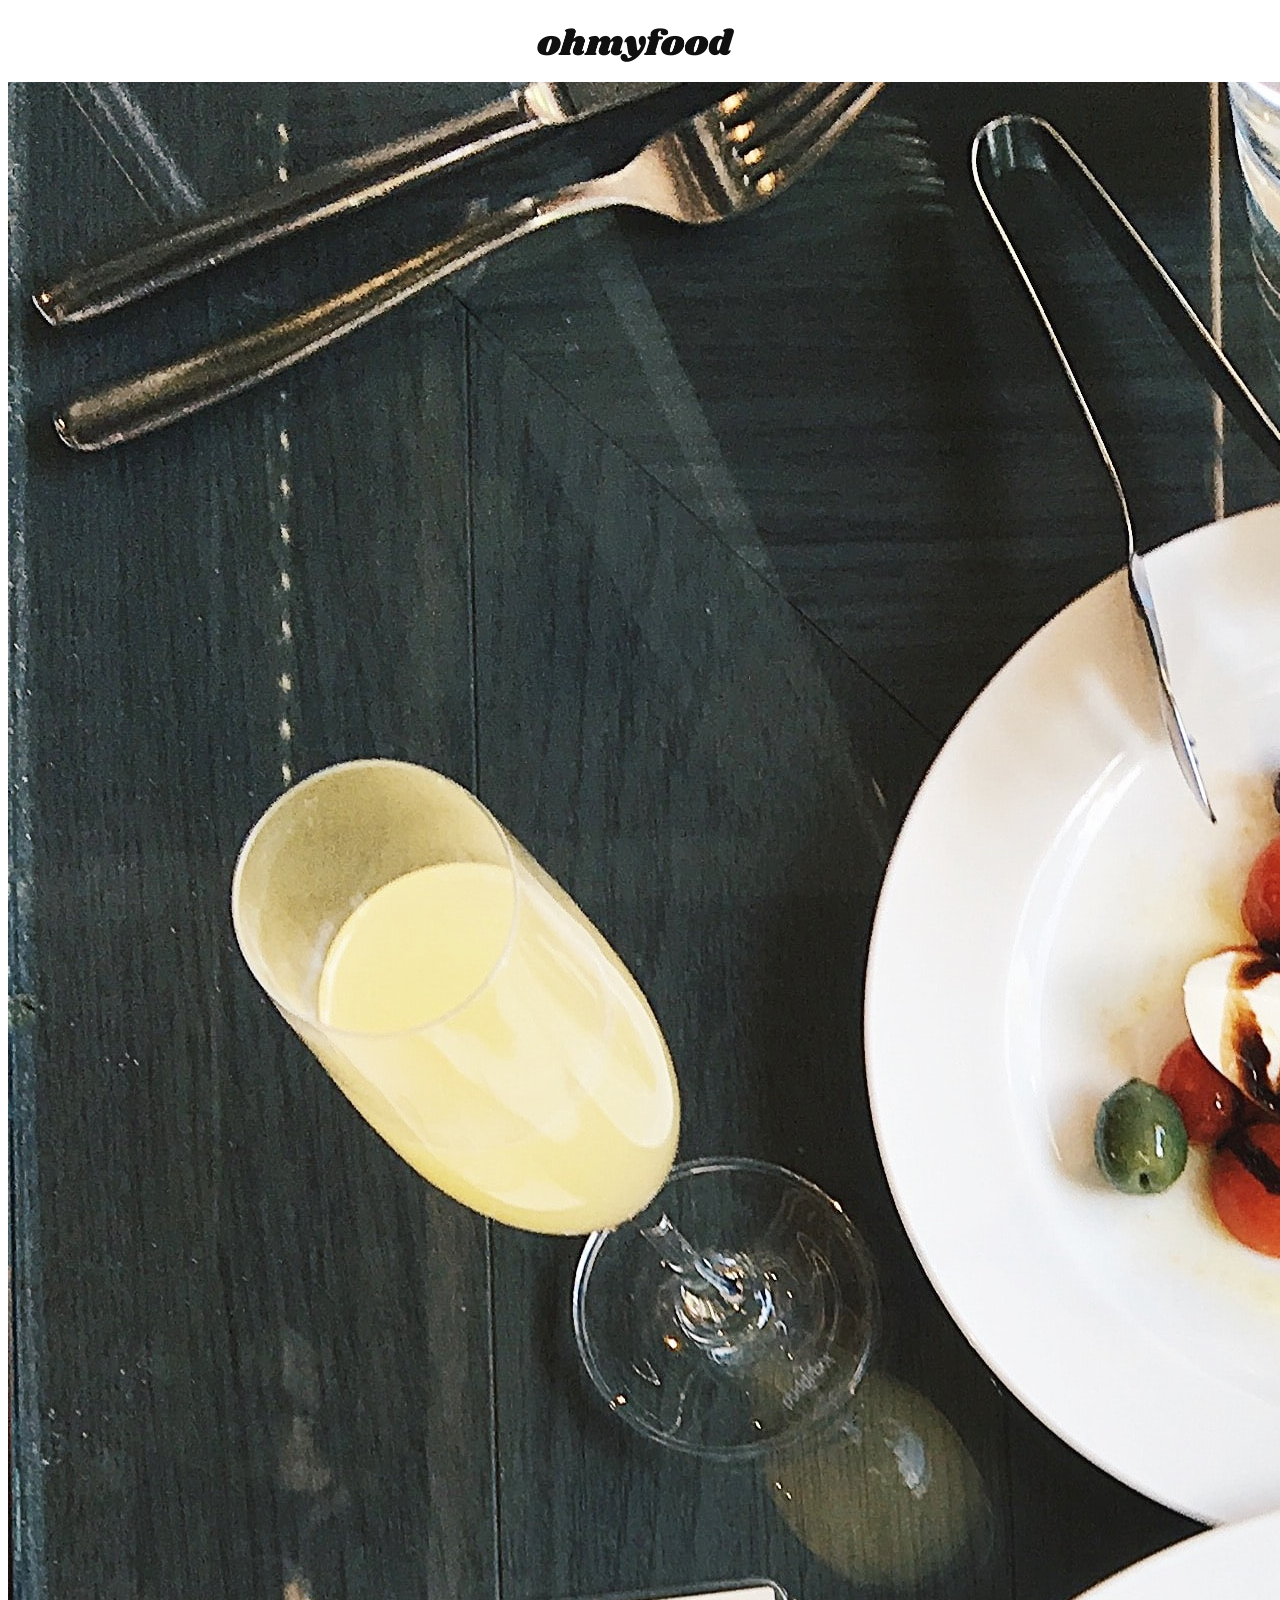
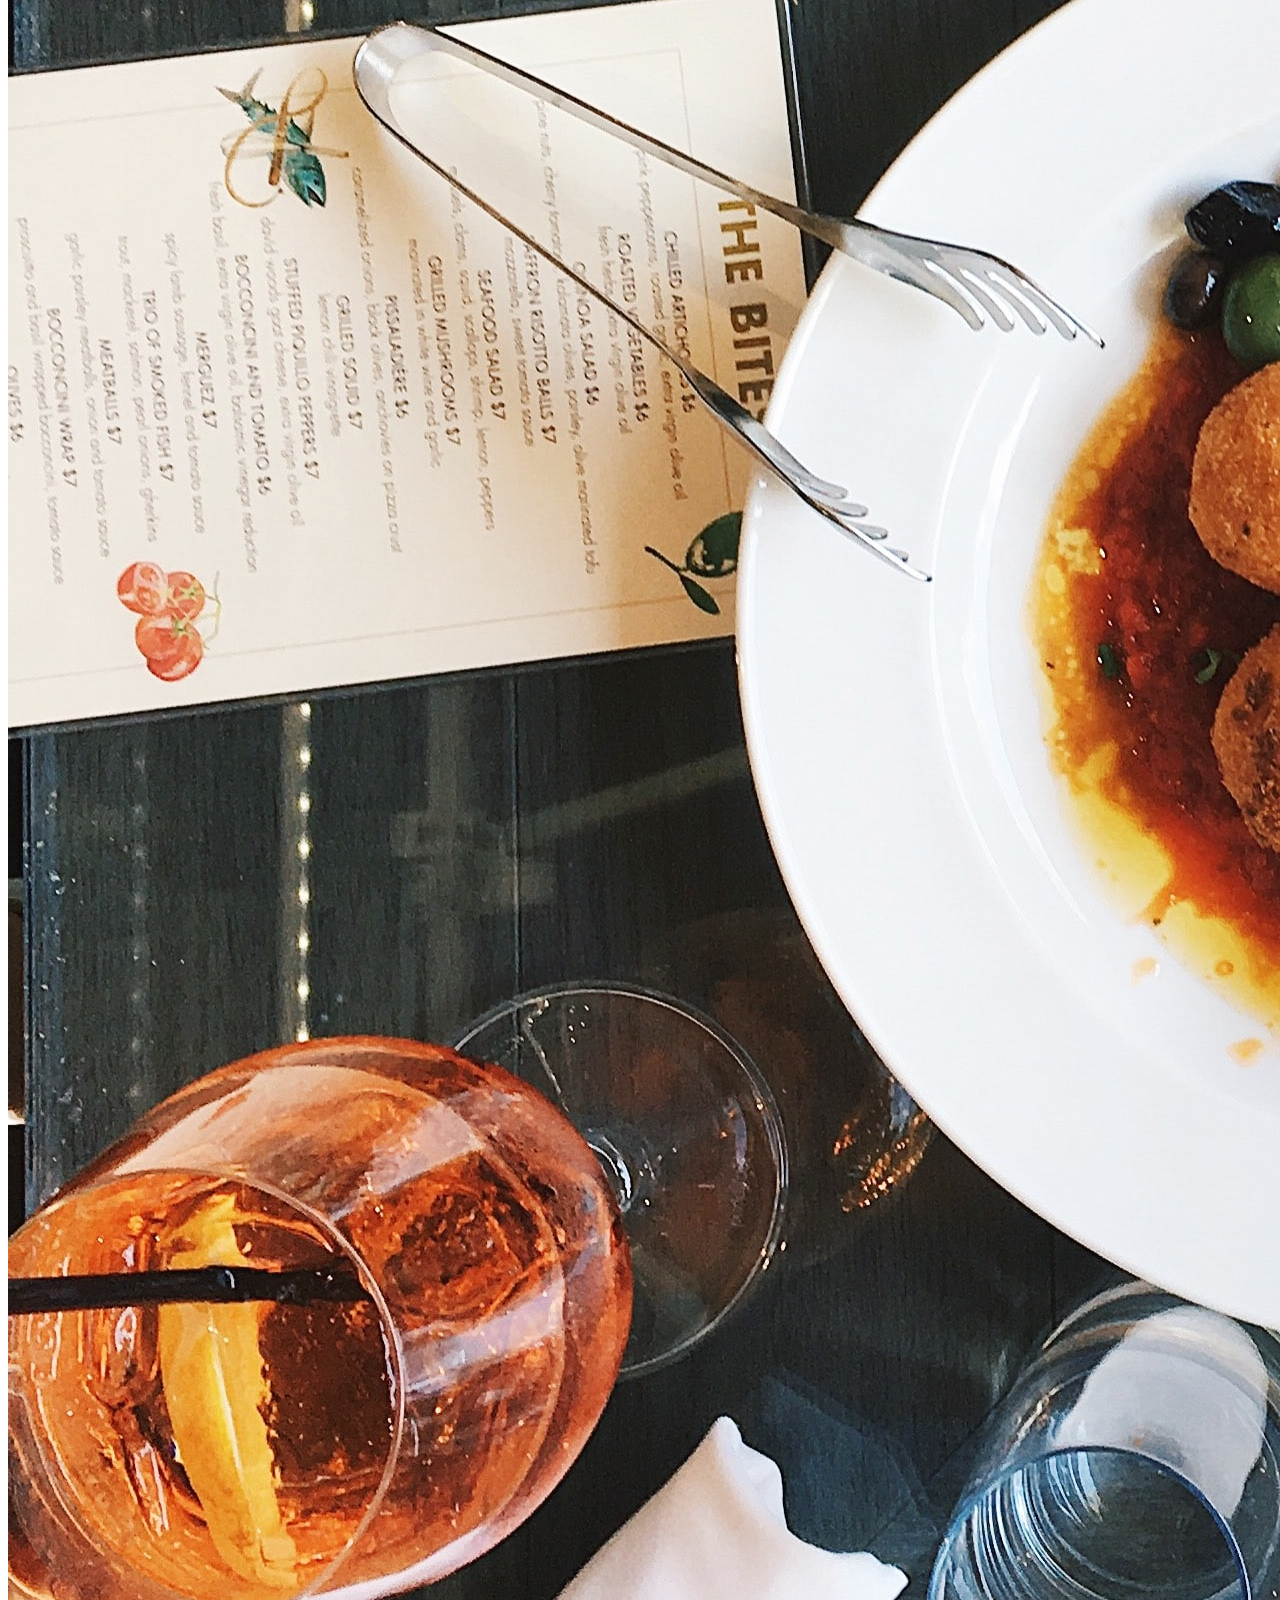
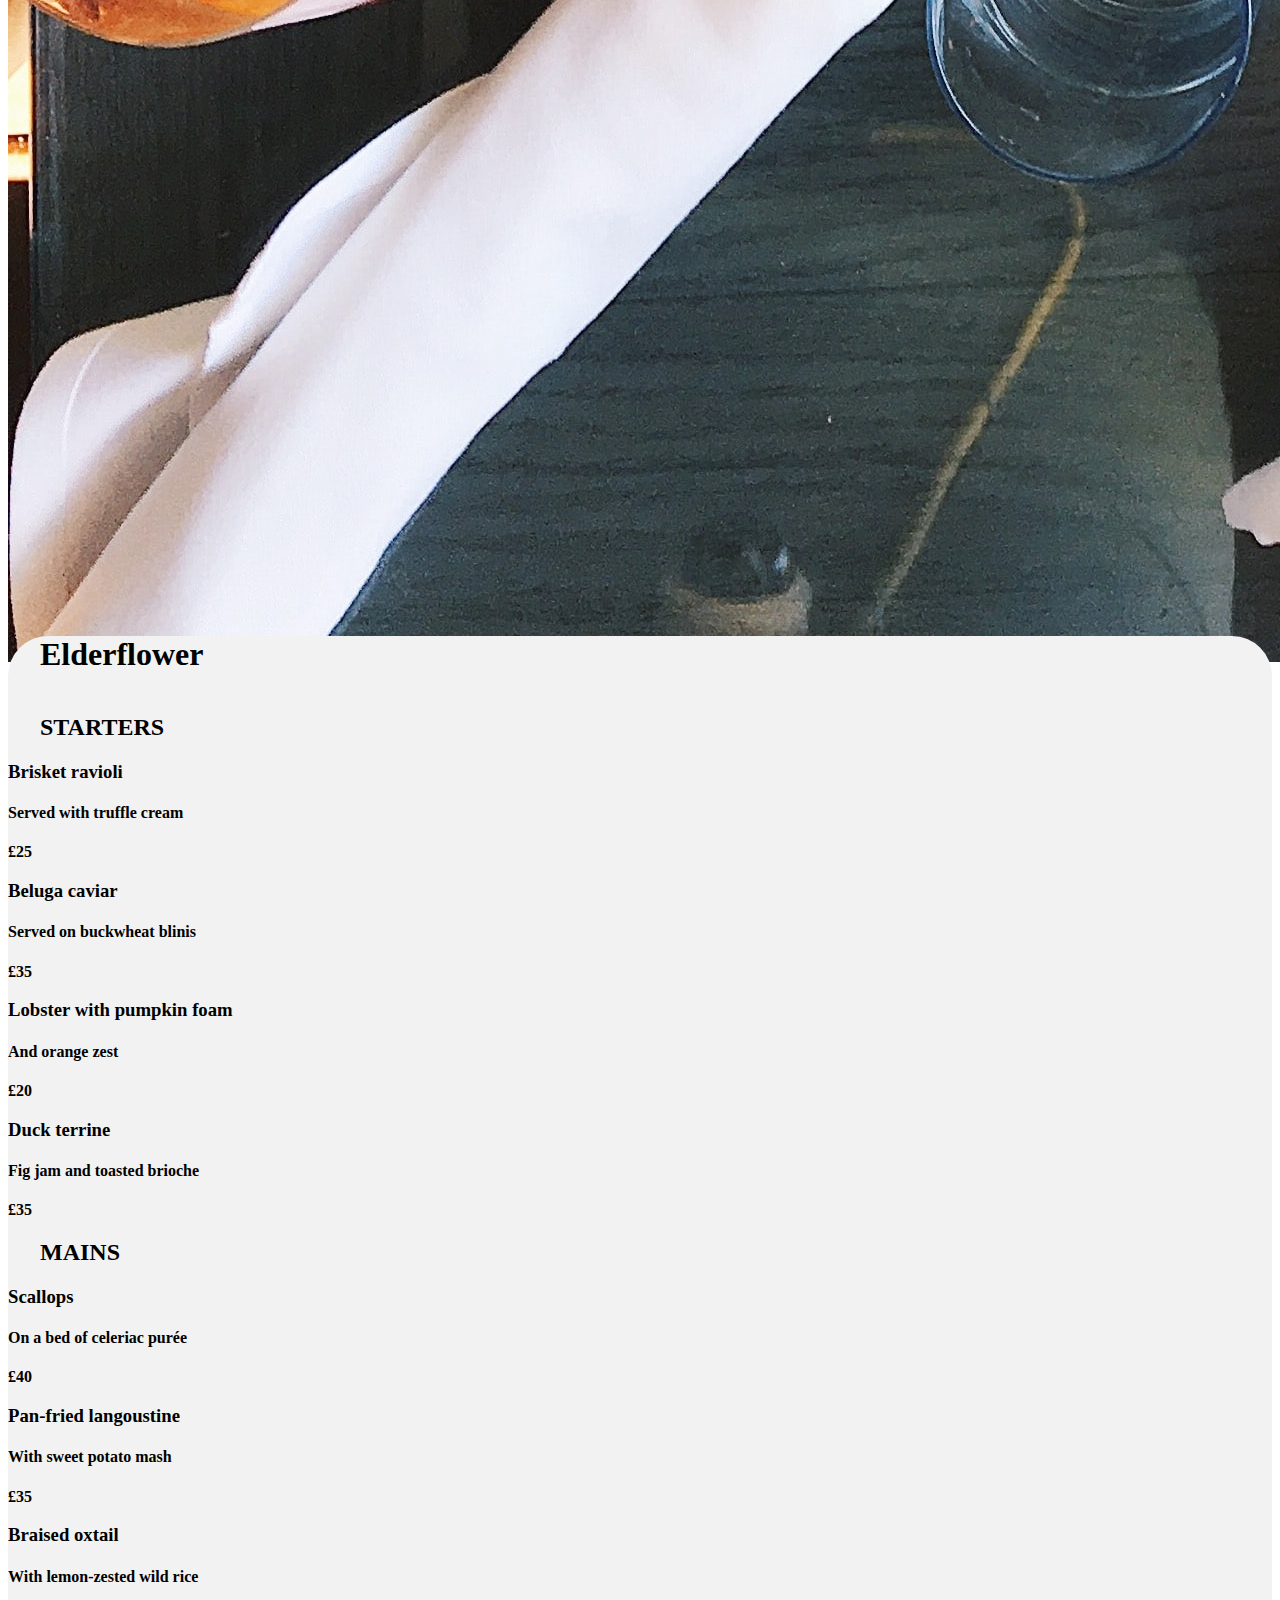
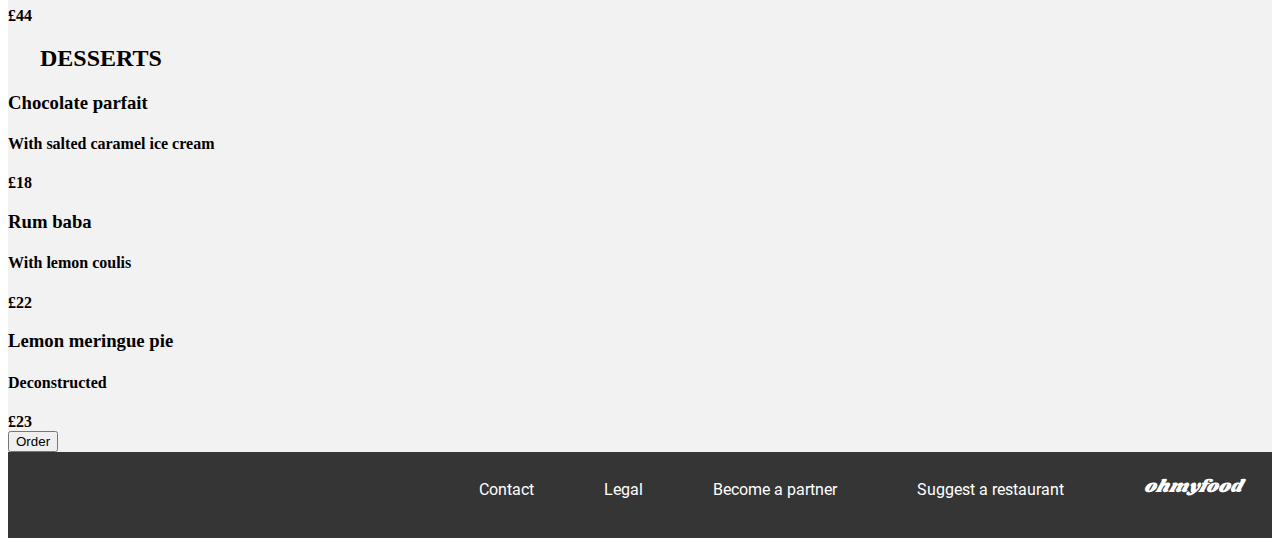
==== Elderflower.html @ 54172b94 "elderflower page components added" ====
<html lang="en">
  <head>
    <head>
        <meta charset="UTF-8" />
        <meta name="viewport" content="width=device-width, initial-scale=1.0" />
        <link rel="preconnect" href="https://fonts.googleapis.com" />
        <link rel="preconnect" href="https://fonts.gstatic.com" crossorigin />
        <link rel="stylesheet" href="./CSS/styles.css" />
        <link
          rel="stylesheet"
          href="https://cdnjs.cloudflare.com/ajax/libs/font-awesome/6.2.1/css/all.min.css"
          integrity="sha512-MV7K8+y+gLIBoVD59lQIYicR65iaqukzvf/nwasF0nqhPay5w/9lJmVM2hMDcnK1OnMGCdVK+iQrJ7lzPJQd1w=="
          crossorigin="anonymous"
          referrerpolicy="no-referrer">
        <title>Elderflower</title>
      </head>
  <body>
    <div class="main-container"> 
        <!-- Header -->  
      <header class="header">
          <div class="container header__navigation">
            <a href="http://127.0.0.1:5501/index.html"><i class="fas fa-arrow-left arrow"></i></a>      
        <img
          class="header__logo"
          src="Images-Ohmyfood/images/logo/ohmyfood.png"
          alt="ohmyfood"
          title="Ohmyfood"
        />
      </header>


    <main>
     <!-- menu-image -->
     <div class="header__img">
        <img
        class="rest__image"
        src="./Images-Ohmyfood/images/restaurants/stil-u2Lp8tXIcjw-unsplash.jpg"
        alt="Elderflower"
    />
     </div>

    <div class="container menu__background">
        <div class="main__title"><h1>Elderflower</h1></div>

        <!-- Heart -->
        <div class="main__icon--full"><i class="fas fa-heart"></i></div>
        <div class="main__icon--empty"><i class="far fa-heart"></i></div>

        <div class="menu__section">
         
        <!-- Starter -->    
            <div class="main__subtitle fade-in-top">
                <h2>STARTERS</h2>
                <div class="menu__starters">
                    <div class="menu__item">
                        <h3>Brisket ravioli</h3>
                        <h4>Served with truffle cream</h4>
                        <strong class="menu__price">£25</strong>
                        <div class="tick">
                            <i class="fas fa-check-circle check"></i>
                        </div>
                    </div>
                    <div class="menu__item">
                        <h3>Beluga caviar</h3>
                        <h4>Served on buckwheat blinis</h4>
                        <strong class="menu__price">£35</strong>
                        <div class="tick">
                            <i class="fas fa-check-circle check"></i>
                        </div>
                    </div>
                    <div class="menu__item">
                        <h3>Lobster with pumpkin foam</h3>
                        <h4>And orange zest</h4>
                        <strong class="menu__price">£20</strong>
                        <div class="tick">
                            <i class="fas fa-check-circle check"></i>
                        </div>
                    </div>
                    <div class="menu__item">
                        <h3>Duck terrine</h3>
                        <h4>Fig jam and toasted brioche</h4>
                        <strong class="menu__price">£35</strong>
                        <div class="tick">
                            <i class="fas fa-check-circle check"></i>
                        </div>
                    </div>
                </div>
            </div>

            <!-- Mains -->

            <div class="main__subtitle fade-in-middle">
                <h2>MAINS</h2>
                <div class="menu__main">
                    <div class="menu__item">
                        <div>
                            <h3>Scallops</h3>
                        </div>
                        <div>
                            <h4>On a bed of celeriac purée</h4>
                        </div>
                        <div class="menu__price"><strong>£40</strong></div>
                        <div class="">
                            <i class="fas fa-check-circle check"></i>
                        </div>
                    </div>
                    <div class="menu__item">
                        <h3>Pan-fried langoustine</h3>
                        <h4>With sweet potato mash</h4>
                        <strong class="menu__price">£35</strong>
                        <div class="tick">
                            <i class="fas fa-check-circle check"></i>
                        </div>
                    </div>
                    <div class="menu__item">
                        <h3>Braised oxtail</h3>
                        <h4>With lemon-zested wild rice</h4>
                        <strong class="menu__price">£44</strong>
                        <div class="tick">
                            <i class="fas fa-check-circle check"></i>
                        </div>
                    </div>
                </div>
            </div>

            <!-- Dessert -->
            <div class="main__subtitle fade-in-bottom">
                <h2>DESSERTS</h2>
                <div class="menu__desserts">
                    <div class="menu__item">
                        <h3>Chocolate parfait</h3>
                        <h4>With salted caramel ice cream</h4>
                        <strong class="menu__price">£18</strong>
                        <div class="tick">
                            <i class="fas fa-check-circle check"></i>
                        </div>
                    </div>
                    <div class="menu__item">
                        <h3>Rum baba</h3>
                        <h4>With lemon coulis</h4>
                        <strong class="menu__price">£22</strong>
                        <div class="tick">
                            <i class="fas fa-check-circle check"></i>
                        </div>
                    </div>
                    <div class="menu__item">
                        <h3>Lemon meringue pie</h3>
                        <h4>Deconstructed</h4>
                        <strong class="menu__price">£23</strong>
                        <div class="tick">
                            <i class="fas fa-check-circle check"></i>
                        </div>
                    </div>
                </div>
            </div>
        </div>
        <div><button class="btn__order btn">Order</button></div>
        </div>
    </main>
    <footer class="footer">
        <div class="footer__container">
          <a href="#"><h2 class="footer__logo">ohmyfood</h2></a>
          <a href="#"><i class="fas fa-utensils"></i>Suggest a restaurant</a>
          <a href="#"><i class="fas fa-hands-helping"></i>Become a partner</a>
          <a href="#">Legal</a>
          <a href="mailto:contact@ohmyfood.com">Contact</a>
        </div>
      </footer>
    </div>
  </body>
</html>
---- CSS/styles.css ----
@font-face {
  font-family: "shrikhand";
  src: url(/font/Shrikhand/Shrikhand-Regular.ttf);
}
@font-face {
  font-family: "roboto";
  src: url(/font/Roboto/Roboto-Regular.ttf);
}
.main-container {
  margin: auto;
}

@media only screen and (min-width: 1024px) {
  .rest .rest-wrapper {
    flex-direction: row;
    flex-wrap: wrap;
    gap: 100px;
    justify-content: center;
  }
  .wrapper {
    gap: 50px !important;
  }
  .rest__title {
    width: 1100px !important;
  }
  .rest__card {
    width: 500px !important;
  }
  .card__icon--full {
    left: 450px !important;
  }
  .card__icon--empty {
    left: 450px !important;
  }
  .nav__list {
    display: flex;
    flex-direction: row;
  }
  .explore {
    width: 100%;
  }
}
.loader {
  display: inline-block;
  z-index: 1;
  position: absolute;
  top: 180px;
  left: 600px;
}
.loader__icon {
  display: flex;
  justify-content: center;
  align-items: center;
  height: 120px;
  width: 120px;
  font-size: 80px;
  color: #eaeaea;
  background: linear-gradient(#ff79da, #9356dc);
  border: 6px solid;
  transform: scaleX(0.5);
  animation: spin-logo 3s 1.5s;
  opacity: 0;
}

@keyframes spin-logo {
  0% {
    transform: scaleX(0);
    opacity: 0.1;
  }
  17% {
    transform: scaleX(0.18);
  }
  24% {
    transform: scaleX(0.4);
  }
  46% {
    transform: scaleX(0.81);
  }
  85%, 100% {
    opacity: 1;
  }
  100% {
    transform: scaleX(1);
  }
}
.main-container {
  animation: web-page 5.5s 1150ms both;
}

@keyframes web-page {
  0% {
    transform: translateX(-9999px);
  }
  100% {
    transform: translateX(0);
  }
}
.card__icon--full {
  background: -webkit-linear-gradient(#9356dc, #ff79da);
  font-size: 2rem;
  position: absolute;
  bottom: 1px;
  left: 290px;
  width: 2rem;
  -webkit-background-clip: text;
  -webkit-text-fill-color: transparent;
}
.card__icon--empty {
  font-size: 2rem;
  background-color: white;
  position: absolute;
  bottom: 1px;
  left: 290px;
  width: 2rem;
}
.card__icon--empty:hover {
  opacity: 0;
  transition-duration: 500ms;
}

.btn-main {
  background-image: linear-gradient(#ff79da, #9356dc);
  border-radius: 25px;
  box-shadow: 0px 4px 10px 0px rgba(0, 0, 0, 0.2509803922);
  color: white;
  padding: 18px 40px;
  text-decoration: none;
}
.btn-main:hover {
  cursor: pointer;
  background-image: linear-gradient(#fc94df, #a574e0);
  box-shadow: 0 0 10px linear-gradient(#fc94df, #a574e0);
  transition: background-color 5s ease;
}
.btn-main:not(:hover) {
  background-image: linear-gradient(#ff79da, #9356dc);
}
.btn-main__bold {
  font-family: "roboto";
  font-size: 16px;
  font-weight: 700;
}

.rest {
  background-color: #f6f6f6;
  display: flex;
  flex-direction: column;
  align-items: center;
  padding-bottom: 80px;
  padding-top: 30px;
}
.rest__title {
  font-family: "roboto";
  font-size: 24px;
  font-weight: 700;
  width: 375px;
}
.rest__card {
  border-radius: 15px;
  box-shadow: 0px 4px 15px 0px rgba(0, 0, 0, 0.1019607843);
  background-color: white;
  overflow: hidden;
  width: 340px;
}
.rest__header {
  position: relative;
}
.rest img {
  height: 180px;
  width: 100%;
  position: relative;
  -o-object-fit: cover;
     object-fit: cover;
}
.rest__new {
  background-color: #99e2d0;
  color: #0f614c;
  position: absolute;
  font-family: "roboto";
  font-weight: 600;
  padding: 5px 15px 5px 15px;
  right: 10px;
  bottom: 125px;
}
.rest__description {
  align-items: center;
  justify-content: space-between;
  position: relative;
  padding-left: 15px;
}
.rest a {
  text-decoration: none;
  color: black;
}
.rest__name {
  font-family: "roboto";
  font-size: 18px;
  font-weight: 700;
  margin-bottom: -15px;
}
.rest__location {
  font-family: "roboto";
  font-size: 17px;
  font-weight: 300;
}

.rest-wrapper {
  display: flex;
  flex-direction: column;
  gap: 20px;
}

.wrapper {
  display: flex;
  flex-direction: column;
  gap: 20px;
}

.footer {
  background-color: #353535;
  color: white;
  margin-top: -20px;
  line-height: 20px;
  padding-bottom: 20px;
}
.footer__container {
  display: flex;
  flex-direction: column;
  padding: 30px 0 0 35px;
  gap: 16px;
}
.footer a {
  text-decoration: none;
  color: white;
  text-decoration: none;
  font-family: "roboto";
  font-size: 16px;
  font-weight: 500;
  display: flex;
  gap: 10px;
}
.footer__logo {
  font-family: "shrikhand";
  font-size: 18px;
  font-weight: 400;
  font-style: italic;
  height: 26px;
}

@media only screen and (min-width: 1024px) {
  .footer__container {
    flex-direction: row;
    align-items: center;
    direction: rtl;
    gap: 70px;
    padding-right: 30px;
  }
}
.header {
  display: flex;
  background-color: white;
  padding: 20px 20px 20px 10px;
  justify-content: center;
}
.header__logo {
  justify-content: center;
  width: 197px;
}

.location {
  background-color: #eaeaea;
  display: flex;
  justify-content: center;
}
.location .fa-sharp {
  color: #353535;
}
.location p {
  font-family: "roboto";
  font-size: 16px;
  font-weight: 700;
  color: #353535;
}

.fa-sharp {
  padding-top: 17px;
  padding-right: 10px;
}

.nav {
  padding-bottom: 40px;
  margin-top: 40px;
}
.nav__card {
  border-radius: 15px;
  box-shadow: 0px 4px 15px 0px rgba(0, 0, 0, 0.1490196078);
  cursor: pointer;
  display: flex;
  width: 322px;
  align-items: center;
  background-color: #f6f6f6;
  margin: 20px;
  padding-bottom: 10px;
}
.nav__title {
  padding-bottom: 10px;
  font-family: "roboto";
  font-size: 24px;
  font-weight: 700;
}
.nav__number {
  place-items: center;
  background-color: #9356dc;
  border-radius: 50%;
  color: white;
  width: 24px;
  height: 24px;
  justify-content: center;
  display: flex;
  position: relative;
  right: 10px;
  font-family: "roboto";
  font-size: 14px;
  font-weight: 500;
}
.nav__description {
  display: flex;
  width: 100%;
  padding-left: 10px;
}
.nav__text {
  width: 100%;
  display: flex;
  gap: 20px;
  font-family: "roboto";
  font-size: 16px;
  font-weight: 700;
}

.top {
  display: flex;
  flex-direction: column;
  align-items: center;
  justify-content: center;
}

.explore {
  text-align: center;
  background-color: #f6f6f6;
  padding-bottom: 80px;
  padding-top: 20px;
}
.explore__title {
  font-family: "roboto";
  font-size: 24px;
  font-weight: 700;
  padding-bottom: 20px;
}
.explore__description {
  font-family: "roboto";
  font-size: 18px;
  font-weight: 300;
  padding-bottom: 30px;
}

.menu__starters .menu__main .menu__desserts {
  align-items: center;
  display: flex;
  flex-direction: column;
  gap: 1rem;
}

.menu__background {
  background-color: #f2f2f2;
  border-radius: 2.5rem 2.5rem 0 0;
  margin-top: -3rem;
  position: relative;
}
.menu__background h1,
.menu__background h2 {
  margin-left: 2rem;
}
.menu__background .btn {
  display: flex;
  justify-content: center;
  align-items: center;
}

.menu__section {
  display: flex;
  flex-direction: column;
}/*# sourceMappingURL=styles.css.map */
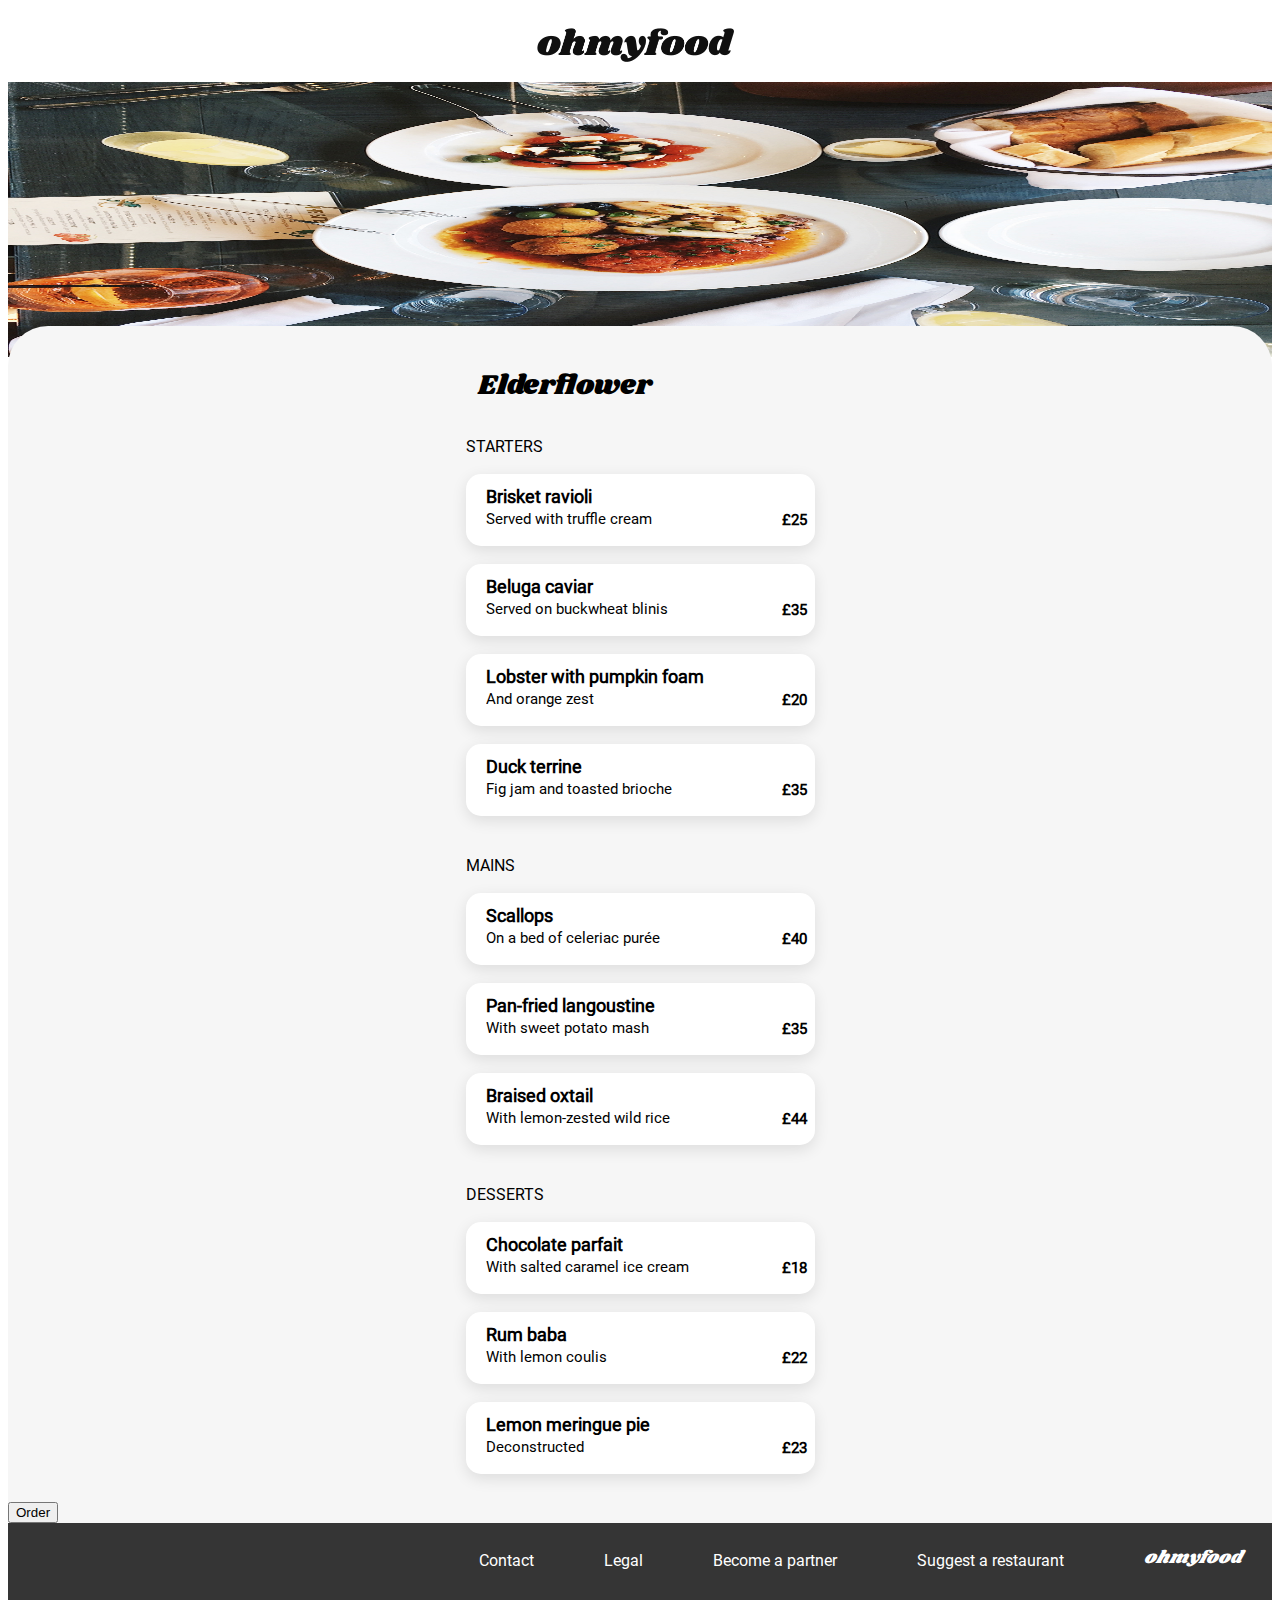
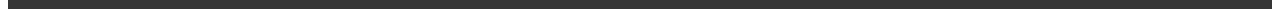
==== commit 784268ea: "sliding tick animations added" ====
--- a/Elderflower.html
+++ b/Elderflower.html
@@ -56,7 +56,7 @@
                         <h3>Brisket ravioli</h3>
                         <h4>Served with truffle cream</h4>
                         <strong class="menu__price">£25</strong>
-                        <div class="tick">
+                        <div class="line">
                             <i class="fas fa-check-circle check"></i>
                         </div>
                     </div>
@@ -64,7 +64,7 @@
                         <h3>Beluga caviar</h3>
                         <h4>Served on buckwheat blinis</h4>
                         <strong class="menu__price">£35</strong>
-                        <div class="tick">
+                        <div class="line">
                             <i class="fas fa-check-circle check"></i>
                         </div>
                     </div>
@@ -72,7 +72,7 @@
                         <h3>Lobster with pumpkin foam</h3>
                         <h4>And orange zest</h4>
                         <strong class="menu__price">£20</strong>
-                        <div class="tick">
+                        <div class="line">
                             <i class="fas fa-check-circle check"></i>
                         </div>
                     </div>
@@ -80,7 +80,7 @@
                         <h3>Duck terrine</h3>
                         <h4>Fig jam and toasted brioche</h4>
                         <strong class="menu__price">£35</strong>
-                        <div class="tick">
+                        <div class="line">
                             <i class="fas fa-check-circle check"></i>
                         </div>
                     </div>
@@ -100,7 +100,7 @@
                             <h4>On a bed of celeriac purée</h4>
                         </div>
                         <div class="menu__price"><strong>£40</strong></div>
-                        <div class="">
+                        <div class="line">
                             <i class="fas fa-check-circle check"></i>
                         </div>
                     </div>
@@ -108,7 +108,7 @@
                         <h3>Pan-fried langoustine</h3>
                         <h4>With sweet potato mash</h4>
                         <strong class="menu__price">£35</strong>
-                        <div class="tick">
+                        <div class="line">
                             <i class="fas fa-check-circle check"></i>
                         </div>
                     </div>
@@ -116,7 +116,7 @@
                         <h3>Braised oxtail</h3>
                         <h4>With lemon-zested wild rice</h4>
                         <strong class="menu__price">£44</strong>
-                        <div class="tick">
+                        <div class="line">
                             <i class="fas fa-check-circle check"></i>
                         </div>
                     </div>
@@ -131,7 +131,7 @@
                         <h3>Chocolate parfait</h3>
                         <h4>With salted caramel ice cream</h4>
                         <strong class="menu__price">£18</strong>
-                        <div class="tick">
+                        <div class="line">
                             <i class="fas fa-check-circle check"></i>
                         </div>
                     </div>
@@ -139,7 +139,7 @@
                         <h3>Rum baba</h3>
                         <h4>With lemon coulis</h4>
                         <strong class="menu__price">£22</strong>
-                        <div class="tick">
+                        <div class="line">
                             <i class="fas fa-check-circle check"></i>
                         </div>
                     </div>
@@ -147,7 +147,7 @@
                         <h3>Lemon meringue pie</h3>
                         <h4>Deconstructed</h4>
                         <strong class="menu__price">£23</strong>
-                        <div class="tick">
+                        <div class="line">
                             <i class="fas fa-check-circle check"></i>
                         </div>
                     </div>
--- a/CSS/styles.css
+++ b/CSS/styles.css
@@ -101,7 +101,7 @@
   position: absolute;
   bottom: 1px;
   left: 290px;
-  width: 2rem;
+  width: 32px;
   -webkit-background-clip: text;
   -webkit-text-fill-color: transparent;
 }
@@ -111,9 +111,33 @@
   position: absolute;
   bottom: 1px;
   left: 290px;
-  width: 2rem;
+  width: 32px;
 }
 .card__icon--empty:hover {
+  opacity: 0;
+  transition-duration: 500ms;
+}
+
+.main__icon--full i {
+  background: -webkit-linear-gradient(#9356dc, #ff79da);
+  -webkit-background-clip: text;
+  -webkit-text-fill-color: transparent;
+  float: right;
+  font-size: 32px;
+  position: absolute;
+  right: 15px;
+  top: 40px;
+}
+.main__icon--empty i {
+  background-color: #f6f6f6;
+  float: right;
+  font-size: 32px;
+  font-weight: 100;
+  position: absolute;
+  right: 15px;
+  top: 40px;
+}
+.main__icon--empty i:hover {
   opacity: 0;
   transition-duration: 500ms;
 }
@@ -216,6 +240,80 @@
   gap: 20px;
 }
 
+.line {
+  display: flex;
+  justify-content: center;
+  align-items: center;
+  background-color: #99e2d0;
+  overflow: hidden;
+  position: relative;
+  height: 73px;
+  bottom: 84px;
+  left: 109%;
+  border-radius: 0 15px 15px 0;
+  width: 0;
+  opacity: 0;
+  transition: 0.5s ease-in-out;
+}
+
+.check {
+  color: white;
+}
+
+.menu__item {
+  box-shadow: 0px 4.0114941597px 15.0431032181px 0px rgba(0, 0, 0, 0.1019607843);
+  background-color: white;
+  border-radius: 15px;
+  height: 72px;
+  width: 349px;
+}
+.menu__item strong {
+  transition: 0.3s linear;
+  font-family: "roboto";
+  font-size: 15px;
+}
+.menu__item h3 {
+  overflow: hidden;
+  text-overflow: ellipsis;
+  white-space: nowrap;
+  transition: 0.5s linear;
+}
+.menu__item h4 {
+  position: relative;
+  bottom: 0.5rem;
+  overflow: hidden;
+  text-overflow: ellipsis;
+  white-space: nowrap;
+  transition: 0.5s linear;
+}
+.menu__item:hover h4 {
+  margin-right: 6rem;
+  transition: 0.3s linear;
+}
+.menu__item:hover h3 {
+  margin-right: 6rem;
+  transition: 0.3s linear;
+}
+.menu__item:hover .line {
+  transform: translate(-100px);
+  width: 20%;
+  opacity: 1;
+}
+.menu__item:hover strong {
+  margin-right: 4rem;
+  transition: 0.3s linear;
+}
+.menu__item:hover .check {
+  transition-duration: 0.5s ease;
+  color: white;
+}
+.menu__price {
+  position: relative;
+  float: right;
+  bottom: 45px;
+  right: 8px;
+}
+
 .footer {
   background-color: #353535;
   color: white;
@@ -325,7 +423,6 @@
 }
 .nav__description {
   display: flex;
-  width: 100%;
   padding-left: 10px;
 }
 .nav__text {
@@ -335,6 +432,19 @@
   font-family: "roboto";
   font-size: 16px;
   font-weight: 700;
+}
+
+.header__navigation i {
+  position: absolute;
+  top: 30px;
+  left: 10px;
+  color: #353535;
+}
+
+.header__img img {
+  width: 100%;
+  height: 275px;
+  z-index: -1;
 }
 
 .top {
@@ -371,14 +481,40 @@
 }
 
 .menu__background {
-  background-color: #f2f2f2;
-  border-radius: 2.5rem 2.5rem 0 0;
-  margin-top: -3rem;
-  position: relative;
-}
-.menu__background h1,
+  background-color: #f6f6f6;
+  border-radius: 40px 40px 0 0;
+  margin-top: -50px;
+  position: relative;
+}
+.menu__background h1 {
+  font-family: "shrikhand";
+  font-weight: 400;
+  font-size: 28px;
+  line-height: 40px;
+  margin-left: -150px;
+  padding-top: 40px;
+  display: flex;
+  justify-content: center;
+}
 .menu__background h2 {
-  margin-left: 2rem;
+  font-family: "roboto";
+  font-weight: 300;
+  font-size: 16px;
+  line-height: 18px;
+}
+.menu__background h3 {
+  font-family: "roboto";
+  font-weight: 700;
+  font-size: 18px;
+  margin-left: 20px;
+  padding-top: 12px;
+}
+.menu__background h4 {
+  font-family: "roboto";
+  font-weight: 300;
+  font-size: 15px;
+  margin-left: 20px;
+  margin-top: -7px;
 }
 .menu__background .btn {
   display: flex;
@@ -389,4 +525,5 @@
 .menu__section {
   display: flex;
   flex-direction: column;
+  align-items: center;
 }/*# sourceMappingURL=styles.css.map */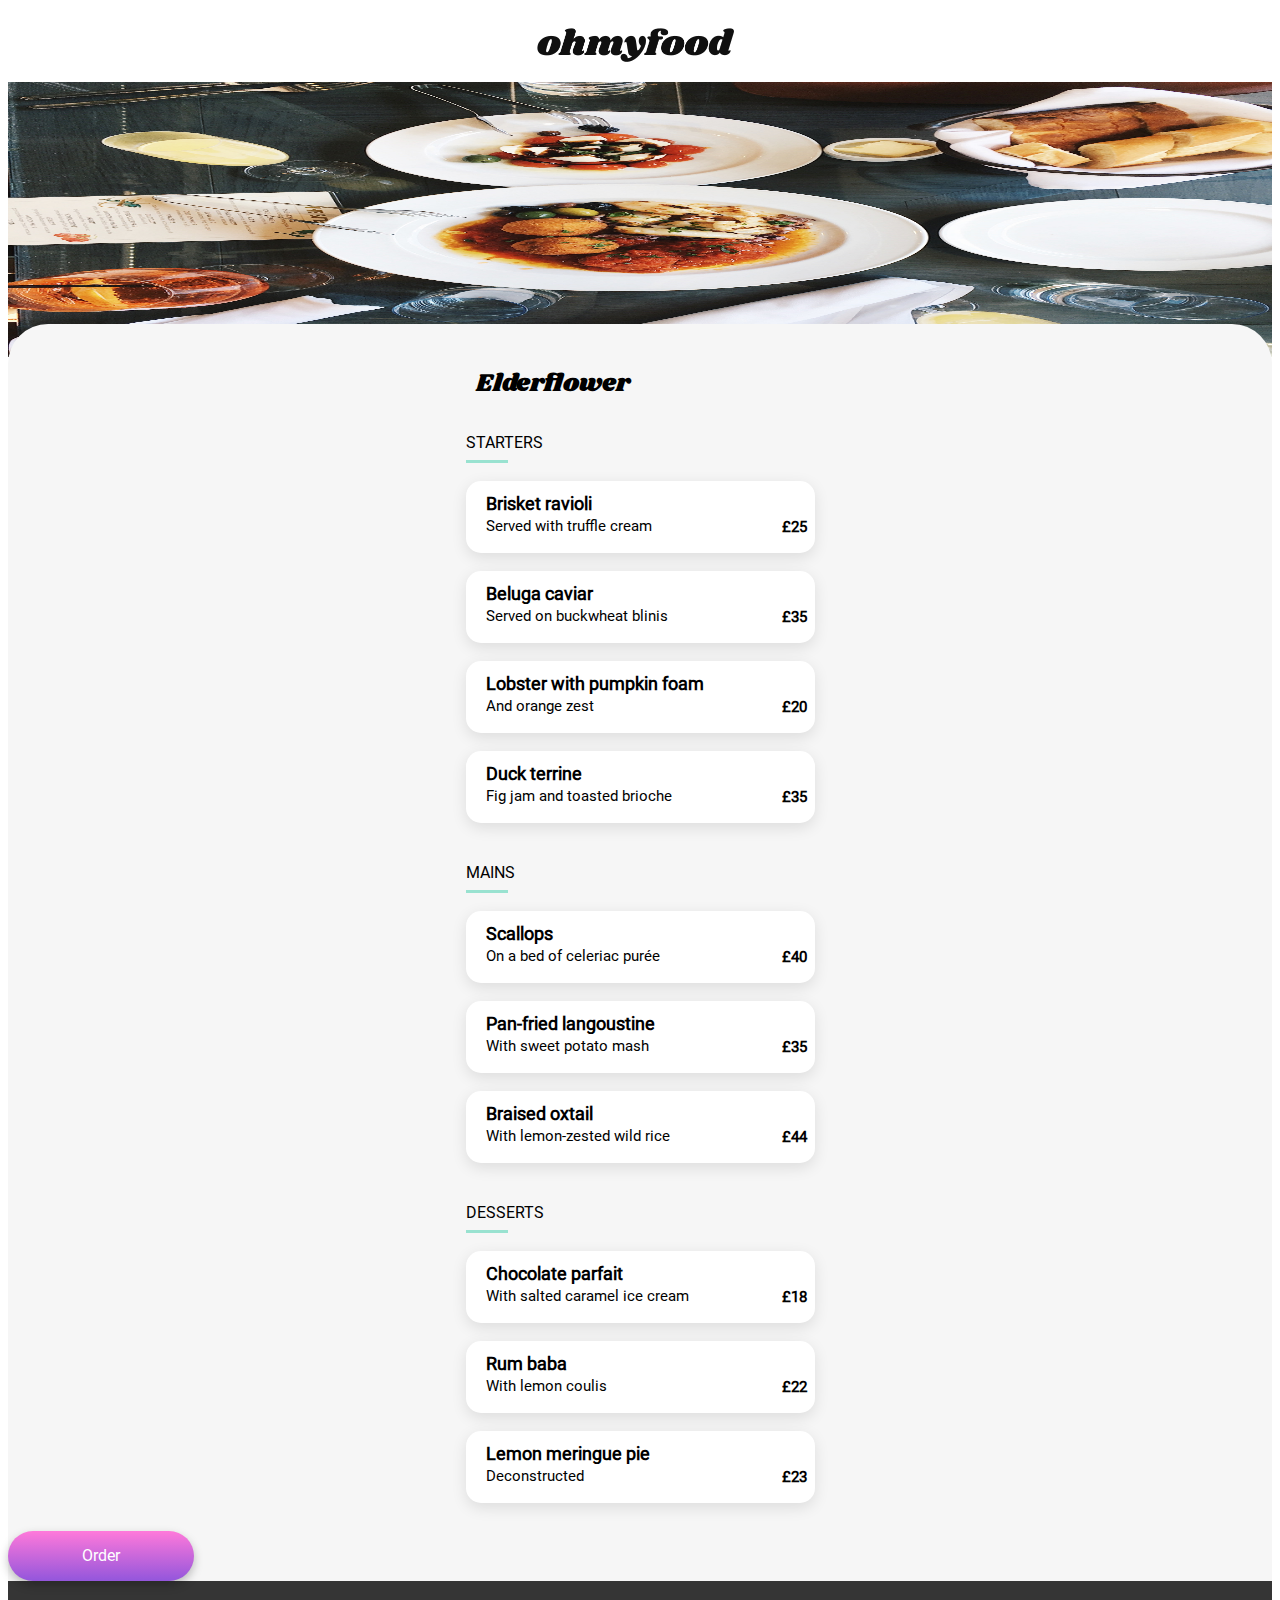
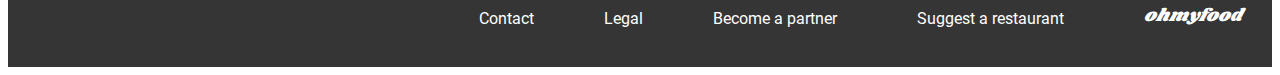
==== commit d6333bfa: "menu button added" ====
--- a/Elderflower.html
+++ b/Elderflower.html
@@ -154,7 +154,7 @@
                 </div>
             </div>
         </div>
-        <div><button class="btn__order btn">Order</button></div>
+        <div><button class="btn">Order</button></div>
         </div>
     </main>
     <footer class="footer">
--- a/CSS/styles.css
+++ b/CSS/styles.css
@@ -7,7 +7,10 @@
   src: url(/font/Roboto/Roboto-Regular.ttf);
 }
 .main-container {
-  margin: auto;
+  margin-left: auto;
+  margin-right: auto;
+  min-width: 375px;
+  max-width: 1440px;
 }
 
 @media only screen and (min-width: 1024px) {
@@ -165,6 +168,32 @@
   font-weight: 700;
 }
 
+.btn {
+  background-image: linear-gradient(#ff79da 0%, #9356dc 100%);
+  border-radius: 25px;
+  box-shadow: 0px 4px 10px 0px rgba(0, 0, 0, 0.2509803922);
+  color: white;
+  display: inline-block;
+  font-family: "roboto";
+  font-size: 16px;
+  height: 50px;
+  line-height: 0.4rem;
+  padding: 24px;
+  width: 186px;
+  border: none;
+}
+.btn:hover {
+  transition-duration: 500ms;
+  background-image: linear-gradient(#ff88de, #9b63df);
+}
+
+.btn-align {
+  display: flex;
+  justify-content: center;
+  padding-bottom: 45px;
+  padding-top: 12px;
+}
+
 .rest {
   background-color: #f6f6f6;
   display: flex;
@@ -459,6 +488,7 @@
   background-color: #f6f6f6;
   padding-bottom: 80px;
   padding-top: 20px;
+  width: 100%;
 }
 .explore__title {
   font-family: "roboto";
@@ -478,6 +508,10 @@
   display: flex;
   flex-direction: column;
   gap: 1rem;
+}
+
+.shoreditch {
+  padding-left: 80px;
 }
 
 .menu__background {
@@ -489,9 +523,9 @@
 .menu__background h1 {
   font-family: "shrikhand";
   font-weight: 400;
-  font-size: 28px;
+  font-size: 25px;
   line-height: 40px;
-  margin-left: -150px;
+  margin-left: -175px;
   padding-top: 40px;
   display: flex;
   justify-content: center;
@@ -501,6 +535,9 @@
   font-weight: 300;
   font-size: 16px;
   line-height: 18px;
+  border-bottom: 3px solid #99e2d0;
+  padding-bottom: 8px;
+  width: 42px;
 }
 .menu__background h3 {
   font-family: "roboto";
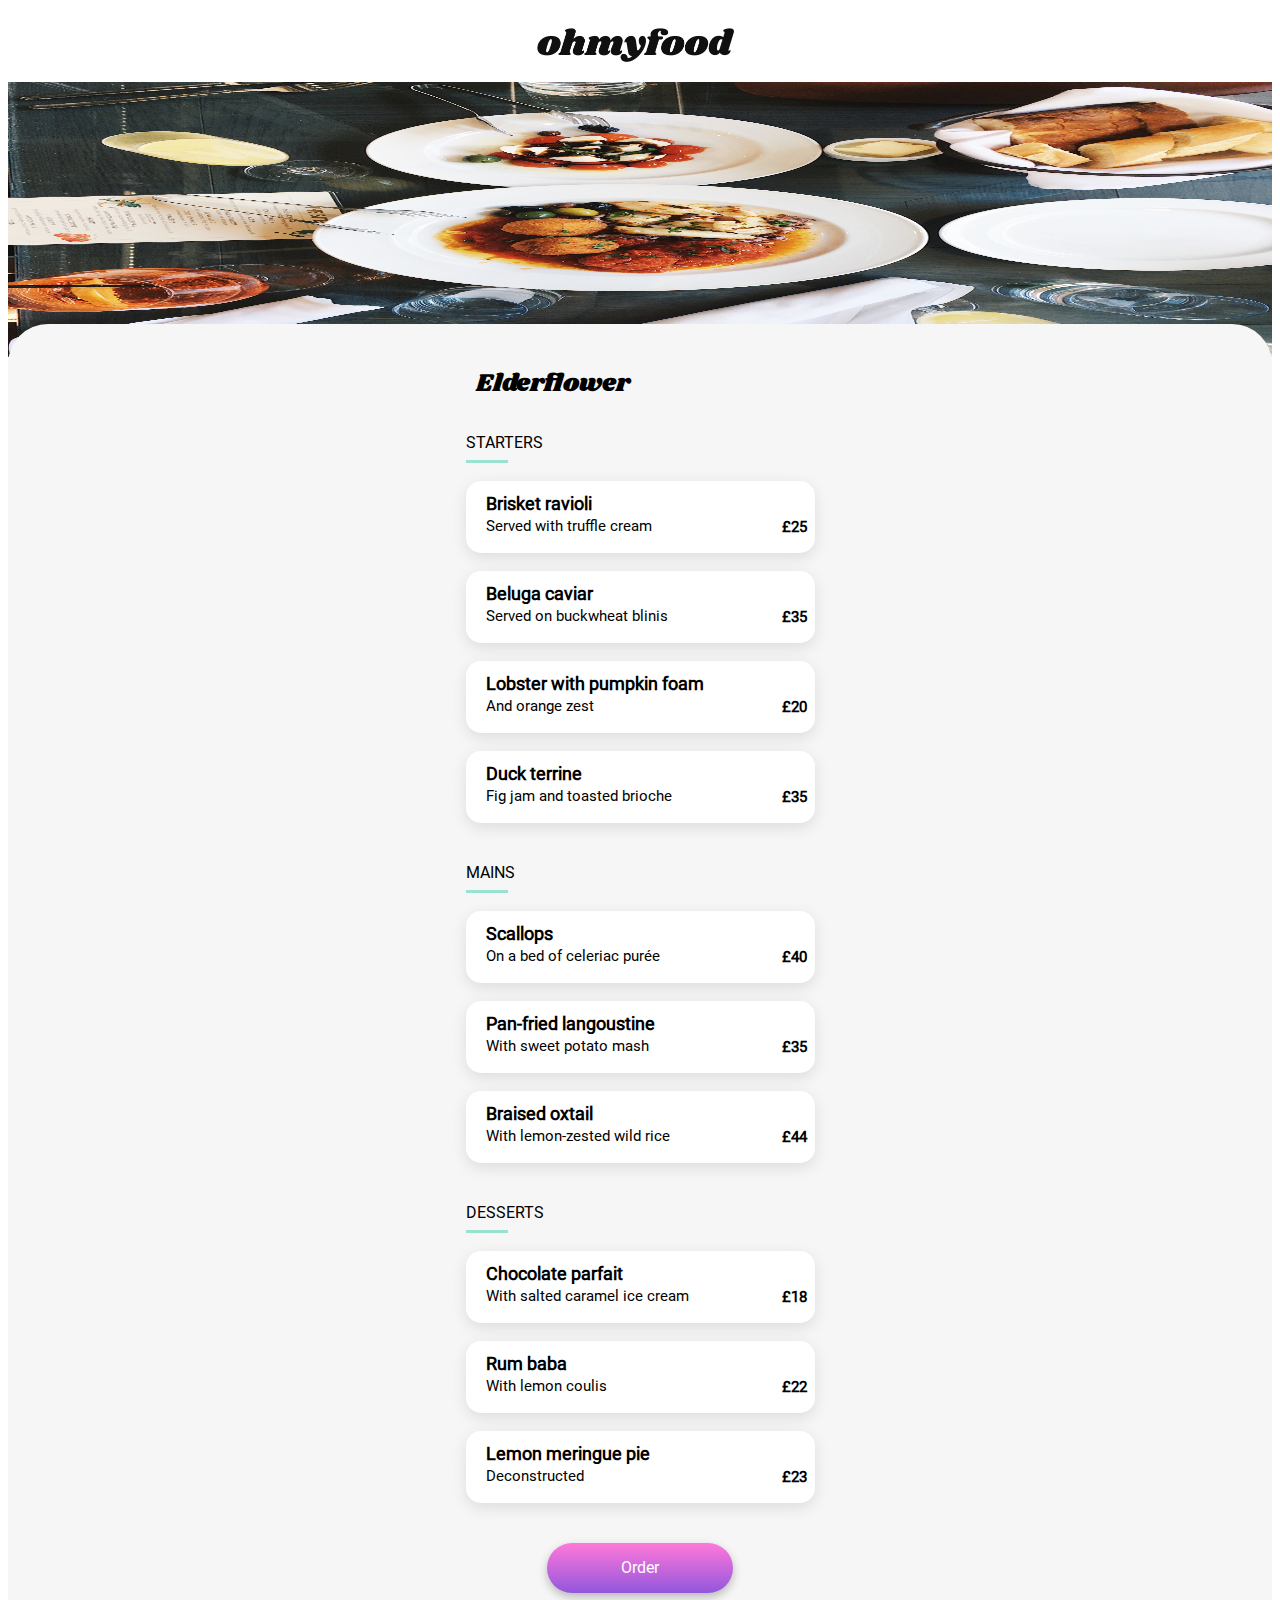
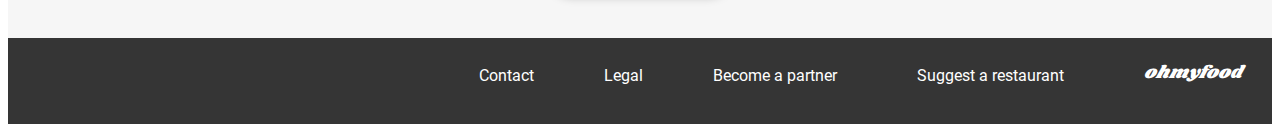
==== commit a1e88bb4: "button on the menu pages all ajusted" ====
--- a/Elderflower.html
+++ b/Elderflower.html
@@ -15,7 +15,7 @@
         <title>Elderflower</title>
       </head>
   <body>
-    <div class="main-container"> 
+    <div class="main-container1"> 
         <!-- Header -->  
       <header class="header">
           <div class="container header__navigation">
@@ -49,7 +49,7 @@
         <div class="menu__section">
          
         <!-- Starter -->    
-            <div class="main__subtitle fade-in-top">
+            <div class="starter-section">
                 <h2>STARTERS</h2>
                 <div class="menu__starters">
                     <div class="menu__item">
@@ -89,7 +89,7 @@
 
             <!-- Mains -->
 
-            <div class="main__subtitle fade-in-middle">
+            <div class="mains-section">
                 <h2>MAINS</h2>
                 <div class="menu__main">
                     <div class="menu__item">
@@ -124,7 +124,7 @@
             </div>
 
             <!-- Dessert -->
-            <div class="main__subtitle fade-in-bottom">
+            <div class="dessert-section">
                 <h2>DESSERTS</h2>
                 <div class="menu__desserts">
                     <div class="menu__item">
@@ -154,7 +154,7 @@
                 </div>
             </div>
         </div>
-        <div><button class="btn">Order</button></div>
+        <div class="btn-align"><button class="btn">Order</button></div>
         </div>
     </main>
     <footer class="footer">
--- a/CSS/styles.css
+++ b/CSS/styles.css
@@ -86,18 +86,27 @@
     transform: scaleX(1);
   }
 }
+@keyframes fade {
+  0% {
+    opacity: 0;
+  }
+  25% {
+    opacity: 0;
+  }
+  50% {
+    opacity: 0;
+  }
+  75% {
+    opacity: 0;
+  }
+  100% {
+    opacity: 1;
+  }
+}
 .main-container {
-  animation: web-page 5.5s 1150ms both;
-}
-
-@keyframes web-page {
-  0% {
-    transform: translateX(-9999px);
-  }
-  100% {
-    transform: translateX(0);
-  }
-}
+  animation: fade 6s ease-out;
+}
+
 .card__icon--full {
   background: -webkit-linear-gradient(#9356dc, #ff79da);
   font-size: 2rem;
@@ -143,6 +152,28 @@
 .main__icon--empty i:hover {
   opacity: 0;
   transition-duration: 500ms;
+}
+
+@keyframes fadeIn {
+  0% {
+    opacity: 0;
+    transform: translatex(-9999px);
+  }
+  100% {
+    opacity: 1;
+    transform: translatex(0);
+  }
+}
+.starter-section {
+  animation: fadeIn 2.5s ease-in-out;
+}
+
+.mains-section {
+  animation: fadeIn 3.5s ease-in-out;
+}
+
+.dessert-section {
+  animation: fadeIn 4.5s ease-in-out;
 }
 
 .btn-main {
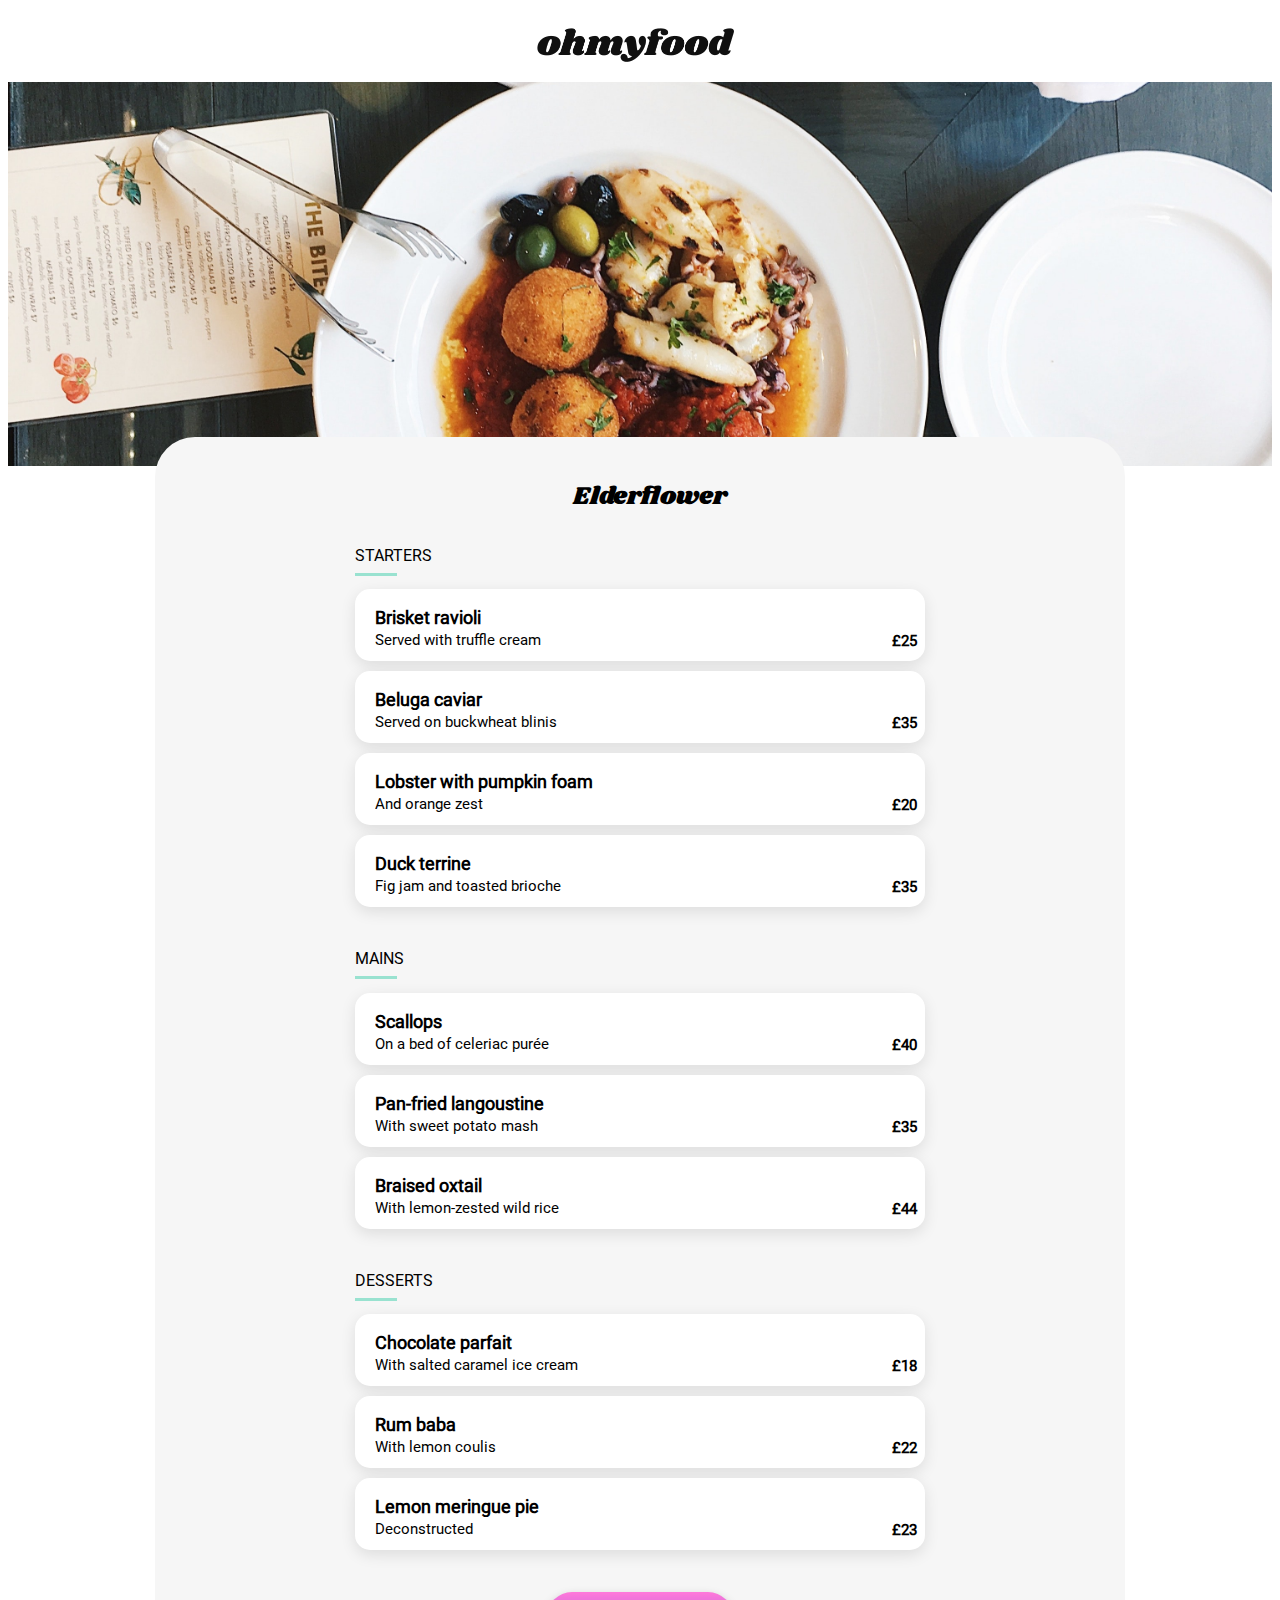
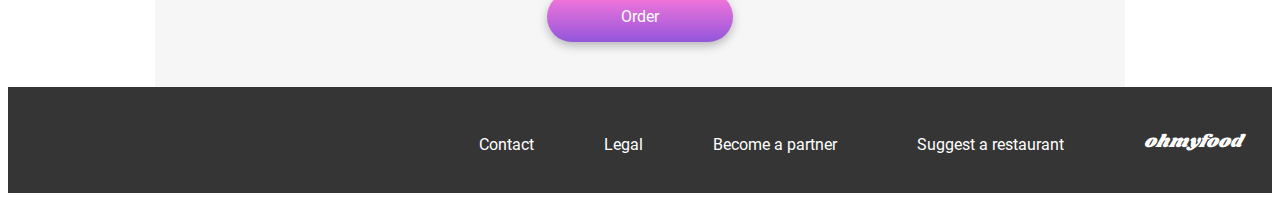
==== commit 4e45d9f7: "w3c validation corrections mad now project completed" ====
--- a/Elderflower.html
+++ b/Elderflower.html
@@ -1,163 +1,162 @@
+<!DOCTYPE html>
 <html lang="en">
   <head>
-    <head>
-        <meta charset="UTF-8" />
-        <meta name="viewport" content="width=device-width, initial-scale=1.0" />
-        <link rel="preconnect" href="https://fonts.googleapis.com" />
-        <link rel="preconnect" href="https://fonts.gstatic.com" crossorigin />
-        <link rel="stylesheet" href="./CSS/styles.css" />
-        <link
-          rel="stylesheet"
-          href="https://cdnjs.cloudflare.com/ajax/libs/font-awesome/6.2.1/css/all.min.css"
-          integrity="sha512-MV7K8+y+gLIBoVD59lQIYicR65iaqukzvf/nwasF0nqhPay5w/9lJmVM2hMDcnK1OnMGCdVK+iQrJ7lzPJQd1w=="
-          crossorigin="anonymous"
-          referrerpolicy="no-referrer">
-        <title>Elderflower</title>
-      </head>
+    <meta charset="UTF-8">
+    <meta name="viewport" content="width=device-width, initial-scale=1.0">
+    <link rel="preconnect" href="https://fonts.googleapis.com">
+    <link rel="preconnect" href="https://fonts.gstatic.com" crossorigin>
+    <link rel="stylesheet" href="./CSS/styles.css">
+    <link
+      rel="stylesheet"
+      href="https://cdnjs.cloudflare.com/ajax/libs/font-awesome/6.2.1/css/all.min.css"
+      integrity="sha512-MV7K8+y+gLIBoVD59lQIYicR65iaqukzvf/nwasF0nqhPay5w/9lJmVM2hMDcnK1OnMGCdVK+iQrJ7lzPJQd1w=="
+      crossorigin="anonymous"
+      referrerpolicy="no-referrer">
+    <title>Elderflower</title>
+  </head>
   <body>
-    <div class="main-container1"> 
-        <!-- Header -->  
+    <div class="main-container1">
+      <!-- Header -->
       <header class="header">
-          <div class="container header__navigation">
-            <a href="http://127.0.0.1:5501/index.html"><i class="fas fa-arrow-left arrow"></i></a>      
+        <div class="container header__navigation">
+          <a href="http://127.0.0.1:5501/index.html"
+            ><i class="fas fa-arrow-left arrow"></i
+          ></a>
+        </div>
         <img
           class="header__logo"
           src="Images-Ohmyfood/images/logo/ohmyfood.png"
           alt="ohmyfood"
-          title="Ohmyfood"
-        />
+          title="Ohmyfood">
       </header>
 
+      <main>
+        <!-- menu-image -->
+        <div class="header__img">
+          <img
+            class="rest__image"
+            src="./Images-Ohmyfood/images/restaurants/stil-u2Lp8tXIcjw-unsplash.jpg"
+            alt="Elderflower">
+        </div>
 
-    <main>
-     <!-- menu-image -->
-     <div class="header__img">
-        <img
-        class="rest__image"
-        src="./Images-Ohmyfood/images/restaurants/stil-u2Lp8tXIcjw-unsplash.jpg"
-        alt="Elderflower"
-    />
-     </div>
+        <div class="container menu__background">
+          <div class="main__title"><h1>Elderflower</h1></div>
 
-    <div class="container menu__background">
-        <div class="main__title"><h1>Elderflower</h1></div>
+          <!-- Heart -->
+          <div class="main__icon--full"><i class="fas fa-heart"></i></div>
+          <div class="main__icon--empty"><i class="far fa-heart"></i></div>
 
-        <!-- Heart -->
-        <div class="main__icon--full"><i class="fas fa-heart"></i></div>
-        <div class="main__icon--empty"><i class="far fa-heart"></i></div>
-
-        <div class="menu__section">
-         
-        <!-- Starter -->    
+          <div class="menu__section">
+            <!-- Starter -->
             <div class="starter-section">
-                <h2>STARTERS</h2>
-                <div class="menu__starters">
-                    <div class="menu__item">
-                        <h3>Brisket ravioli</h3>
-                        <h4>Served with truffle cream</h4>
-                        <strong class="menu__price">£25</strong>
-                        <div class="line">
-                            <i class="fas fa-check-circle check"></i>
-                        </div>
-                    </div>
-                    <div class="menu__item">
-                        <h3>Beluga caviar</h3>
-                        <h4>Served on buckwheat blinis</h4>
-                        <strong class="menu__price">£35</strong>
-                        <div class="line">
-                            <i class="fas fa-check-circle check"></i>
-                        </div>
-                    </div>
-                    <div class="menu__item">
-                        <h3>Lobster with pumpkin foam</h3>
-                        <h4>And orange zest</h4>
-                        <strong class="menu__price">£20</strong>
-                        <div class="line">
-                            <i class="fas fa-check-circle check"></i>
-                        </div>
-                    </div>
-                    <div class="menu__item">
-                        <h3>Duck terrine</h3>
-                        <h4>Fig jam and toasted brioche</h4>
-                        <strong class="menu__price">£35</strong>
-                        <div class="line">
-                            <i class="fas fa-check-circle check"></i>
-                        </div>
-                    </div>
+              <h2>STARTERS</h2>
+              <div class="menu__starters">
+                <div class="menu__item">
+                  <h3>Brisket ravioli</h3>
+                  <h4>Served with truffle cream</h4>
+                  <strong class="menu__price">£25</strong>
+                  <div class="line">
+                    <i class="fas fa-check-circle check"></i>
+                  </div>
                 </div>
+                <div class="menu__item">
+                  <h3>Beluga caviar</h3>
+                  <h4>Served on buckwheat blinis</h4>
+                  <strong class="menu__price">£35</strong>
+                  <div class="line">
+                    <i class="fas fa-check-circle check"></i>
+                  </div>
+                </div>
+                <div class="menu__item">
+                  <h3>Lobster with pumpkin foam</h3>
+                  <h4>And orange zest</h4>
+                  <strong class="menu__price">£20</strong>
+                  <div class="line">
+                    <i class="fas fa-check-circle check"></i>
+                  </div>
+                </div>
+                <div class="menu__item">
+                  <h3>Duck terrine</h3>
+                  <h4>Fig jam and toasted brioche</h4>
+                  <strong class="menu__price">£35</strong>
+                  <div class="line">
+                    <i class="fas fa-check-circle check"></i>
+                  </div>
+                </div>
+              </div>
             </div>
 
             <!-- Mains -->
 
             <div class="mains-section">
-                <h2>MAINS</h2>
-                <div class="menu__main">
-                    <div class="menu__item">
-                        <div>
-                            <h3>Scallops</h3>
-                        </div>
-                        <div>
-                            <h4>On a bed of celeriac purée</h4>
-                        </div>
-                        <div class="menu__price"><strong>£40</strong></div>
-                        <div class="line">
-                            <i class="fas fa-check-circle check"></i>
-                        </div>
-                    </div>
-                    <div class="menu__item">
-                        <h3>Pan-fried langoustine</h3>
-                        <h4>With sweet potato mash</h4>
-                        <strong class="menu__price">£35</strong>
-                        <div class="line">
-                            <i class="fas fa-check-circle check"></i>
-                        </div>
-                    </div>
-                    <div class="menu__item">
-                        <h3>Braised oxtail</h3>
-                        <h4>With lemon-zested wild rice</h4>
-                        <strong class="menu__price">£44</strong>
-                        <div class="line">
-                            <i class="fas fa-check-circle check"></i>
-                        </div>
-                    </div>
+              <h2>MAINS</h2>
+              <div class="menu__main">
+                <div class="menu__item">
+                  <div>
+                    <h3>Scallops</h3>
+                  </div>
+                  <div>
+                    <h4>On a bed of celeriac purée</h4>
+                  </div>
+                  <div class="menu__price"><strong>£40</strong></div>
+                  <div class="line">
+                    <i class="fas fa-check-circle check"></i>
+                  </div>
                 </div>
+                <div class="menu__item">
+                  <h3>Pan-fried langoustine</h3>
+                  <h4>With sweet potato mash</h4>
+                  <strong class="menu__price">£35</strong>
+                  <div class="line">
+                    <i class="fas fa-check-circle check"></i>
+                  </div>
+                </div>
+                <div class="menu__item">
+                  <h3>Braised oxtail</h3>
+                  <h4>With lemon-zested wild rice</h4>
+                  <strong class="menu__price">£44</strong>
+                  <div class="line">
+                    <i class="fas fa-check-circle check"></i>
+                  </div>
+                </div>
+              </div>
             </div>
 
             <!-- Dessert -->
             <div class="dessert-section">
-                <h2>DESSERTS</h2>
-                <div class="menu__desserts">
-                    <div class="menu__item">
-                        <h3>Chocolate parfait</h3>
-                        <h4>With salted caramel ice cream</h4>
-                        <strong class="menu__price">£18</strong>
-                        <div class="line">
-                            <i class="fas fa-check-circle check"></i>
-                        </div>
-                    </div>
-                    <div class="menu__item">
-                        <h3>Rum baba</h3>
-                        <h4>With lemon coulis</h4>
-                        <strong class="menu__price">£22</strong>
-                        <div class="line">
-                            <i class="fas fa-check-circle check"></i>
-                        </div>
-                    </div>
-                    <div class="menu__item">
-                        <h3>Lemon meringue pie</h3>
-                        <h4>Deconstructed</h4>
-                        <strong class="menu__price">£23</strong>
-                        <div class="line">
-                            <i class="fas fa-check-circle check"></i>
-                        </div>
-                    </div>
+              <h2>DESSERTS</h2>
+              <div class="menu__desserts">
+                <div class="menu__item">
+                  <h3>Chocolate parfait</h3>
+                  <h4>With salted caramel ice cream</h4>
+                  <strong class="menu__price">£18</strong>
+                  <div class="line">
+                    <i class="fas fa-check-circle check"></i>
+                  </div>
                 </div>
+                <div class="menu__item">
+                  <h3>Rum baba</h3>
+                  <h4>With lemon coulis</h4>
+                  <strong class="menu__price">£22</strong>
+                  <div class="line">
+                    <i class="fas fa-check-circle check"></i>
+                  </div>
+                </div>
+                <div class="menu__item">
+                  <h3>Lemon meringue pie</h3>
+                  <h4>Deconstructed</h4>
+                  <strong class="menu__price">£23</strong>
+                  <div class="line">
+                    <i class="fas fa-check-circle check"></i>
+                  </div>
+                </div>
+              </div>
             </div>
+          </div>
+          <div class="btn-align"><button class="btn">Order</button></div>
         </div>
-        <div class="btn-align"><button class="btn">Order</button></div>
-        </div>
-    </main>
-    <footer class="footer">
+      </main>
+      <footer class="footer">
         <div class="footer__container">
           <a href="#"><h2 class="footer__logo">ohmyfood</h2></a>
           <a href="#"><i class="fas fa-utensils"></i>Suggest a restaurant</a>
@@ -168,4 +167,4 @@
       </footer>
     </div>
   </body>
-</html>+</html>
--- a/CSS/styles.css
+++ b/CSS/styles.css
@@ -6,6 +6,10 @@
   font-family: "roboto";
   src: url(/font/Roboto/Roboto-Regular.ttf);
 }
+html {
+  scroll-behavior: smooth;
+}
+
 .main-container {
   margin-left: auto;
   margin-right: auto;
@@ -13,7 +17,7 @@
   max-width: 1440px;
 }
 
-@media only screen and (min-width: 1024px) {
+@media only screen and (min-width: 1280px) {
   .rest .rest-wrapper {
     flex-direction: row;
     flex-wrap: wrap;
@@ -166,14 +170,23 @@
 }
 .starter-section {
   animation: fadeIn 2.5s ease-in-out;
+  display: flex;
+  flex-direction: column;
+  padding-bottom: 30px;
 }
 
 .mains-section {
   animation: fadeIn 3.5s ease-in-out;
+  display: flex;
+  flex-direction: column;
+  padding-bottom: 30px;
 }
 
 .dessert-section {
   animation: fadeIn 4.5s ease-in-out;
+  display: flex;
+  flex-direction: column;
+  padding-bottom: 30px;
 }
 
 .btn-main {
@@ -307,13 +320,12 @@
   background-color: #99e2d0;
   overflow: hidden;
   position: relative;
-  height: 73px;
-  bottom: 84px;
-  left: 109%;
+  height: 100%;
+  right: -109%;
   border-radius: 0 15px 15px 0;
-  width: 0;
-  opacity: 0;
-  transition: 0.5s ease-in-out;
+  bottom: 89px;
+  width: 20%;
+  transition: 0.3s ease-in-out;
 }
 
 .check {
@@ -326,9 +338,10 @@
   border-radius: 15px;
   height: 72px;
   width: 349px;
+  overflow: hidden;
 }
 .menu__item strong {
-  transition: 0.3s linear;
+  transition: 0.3s ease-in-out;
   font-family: "roboto";
   font-size: 15px;
 }
@@ -356,8 +369,6 @@
 }
 .menu__item:hover .line {
   transform: translate(-100px);
-  width: 20%;
-  opacity: 1;
 }
 .menu__item:hover strong {
   margin-right: 4rem;
@@ -374,10 +385,15 @@
   right: 8px;
 }
 
+@media only screen and (min-width: 1280px) {
+  .line {
+    width: 10%;
+    right: -108%;
+  }
+}
 .footer {
   background-color: #353535;
   color: white;
-  margin-top: -20px;
   line-height: 20px;
   padding-bottom: 20px;
 }
@@ -496,14 +512,16 @@
 
 .header__navigation i {
   position: absolute;
-  top: 30px;
-  left: 10px;
+  top: 38px;
+  left: 25px;
   color: #353535;
 }
 
 .header__img img {
   width: 100%;
   height: 275px;
+  -o-object-fit: cover;
+     object-fit: cover;
   z-index: -1;
 }
 
@@ -534,11 +552,25 @@
   padding-bottom: 30px;
 }
 
-.menu__starters .menu__main .menu__desserts {
-  align-items: center;
-  display: flex;
-  flex-direction: column;
-  gap: 1rem;
+.menu__starters {
+  align-items: center;
+  display: flex;
+  flex-direction: column;
+  gap: 10px;
+}
+
+.menu__main {
+  align-items: center;
+  display: flex;
+  flex-direction: column;
+  gap: 10px;
+}
+
+.menu__desserts {
+  align-items: center;
+  display: flex;
+  flex-direction: column;
+  gap: 10px;
 }
 
 .shoreditch {
@@ -575,7 +607,6 @@
   font-weight: 700;
   font-size: 18px;
   margin-left: 20px;
-  padding-top: 12px;
 }
 .menu__background h4 {
   font-family: "roboto";
@@ -594,4 +625,32 @@
   display: flex;
   flex-direction: column;
   align-items: center;
+}
+
+@media only screen and (min-width: 1280px) {
+  .menu__background {
+    margin-left: auto;
+    margin-right: auto;
+    width: 970px;
+  }
+  .menu__background h1 {
+    margin-left: 20px;
+  }
+  .shoreditch {
+    padding-right: 200px;
+  }
+  .header__img img {
+    -o-object-fit: cover;
+       object-fit: cover;
+    height: 384px;
+  }
+  .menu__item {
+    width: 570px;
+  }
+  .main__icon--full i {
+    right: 335px;
+  }
+  .main__icon--empty i {
+    right: 335px;
+  }
 }/*# sourceMappingURL=styles.css.map */